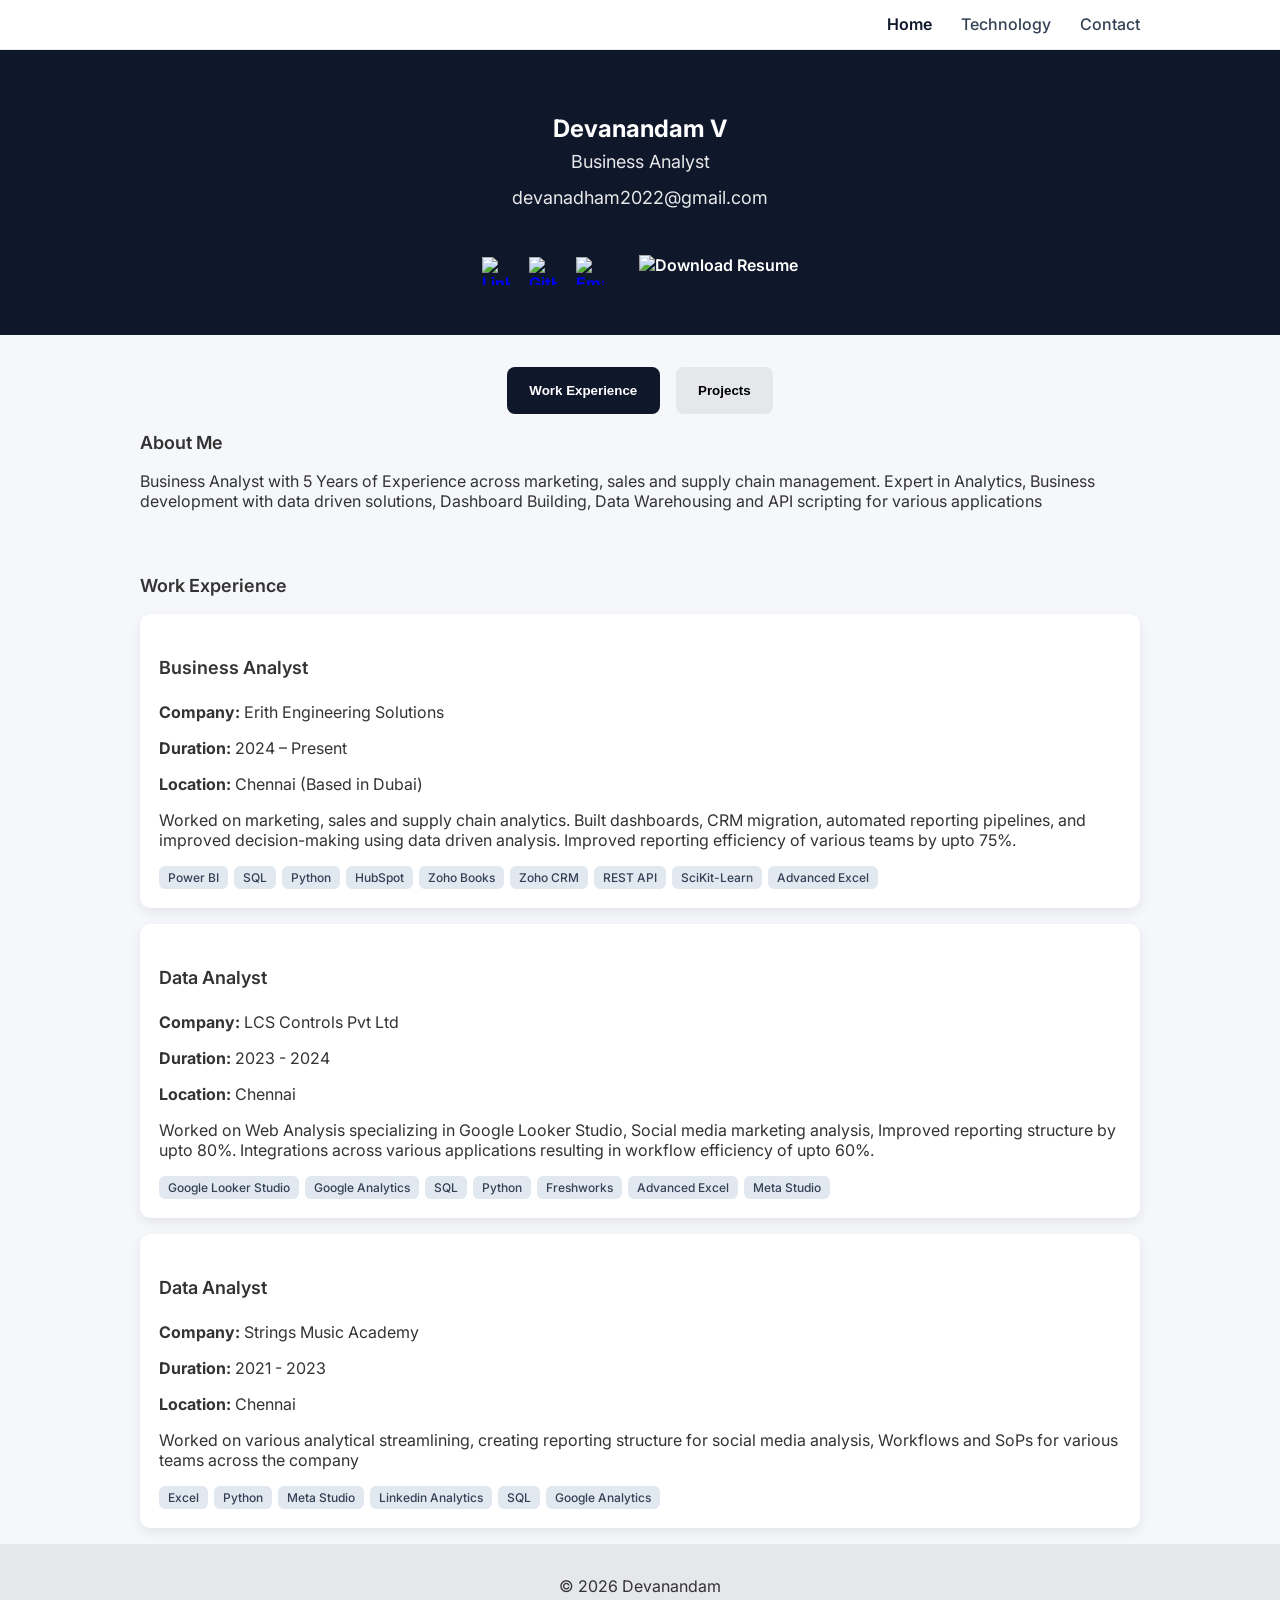
==== index.html @ 09438c60 "Add files via upload" ====
<!DOCTYPE html>
<html lang="en">
<head>
    <meta charset="UTF-8" />
    <meta name="viewport" content="width=device-width, initial-scale=1.0" />
    <title>Devanandam | Profile</title>
    <link rel="icon" type="image/svg+xml" href="favicon-B.svg">
    <link rel="stylesheet" href="style.css" />
    <link rel="preconnect" href="https://fonts.googleapis.com">
    <link rel="preconnect" href="https://fonts.gstatic.com" crossorigin>
    <link href="https://fonts.googleapis.com/css2?family=Inter:ital,opsz,wght@0,14..32,100..900;1,14..32,100..900&display=swap" rel="stylesheet">
</head>
<body>
<nav class="navbar">
    <div class="nav-container">
      <div class="logo"></div>
  
      <ul class="nav-links">
        <li><a href="index.html" class="active">Home</a></li>
        <li><a href="technology.html">Technology</a></li>
        <li><a href="Contacts.html">Contact</a></li>
      </ul>
    </div>
  </nav>

<script>
    function openTab(evt, tabName) {
      // hide all tabs
      document.querySelectorAll(".tab-content").forEach(tab => {
        tab.classList.remove("active");
      });
    
      // remove active from buttons
      document.querySelectorAll(".tab-btn").forEach(btn => {
        btn.classList.remove("active");
      });
    
      // show selected
      document.getElementById(tabName).classList.add("active");
      evt.currentTarget.classList.add("active");
    }
</script>


  <header>
    <h1>Devanandam V</h1>
    <h2>Business Analyst</h2>
    <h2>devanadham2022@gmail.com</h2>

    <div class="socials">
        <a href="https://www.linkedin.com/in/devanadham-v-a43195300/" target="_blank">
          <img src="Icons/linkedin-W.svg" alt="LinkedIn" />
        </a>
      
        <a href="https://github.com/Devanandham99" target="_blank">
          <img src="Icons/github-W.svg" alt="GitHub" />
        </a>
      
        <a href="Contacts.html">
          <img src="Icons/email-W.svg" alt="Email" />
        </a>
      
        <a href="Assets/devanandam-resume.pdf" target="_blank" rel="noopener noreferrer" class="resume-btn">
          <img src="Icons/resume-W.svg" alt="Download Resume" />
        </a>
      </div>

  </header>

  <div class="tabs container">
    <button class="tab-btn active" onclick="openTab(event, 'experience')">
      Work Experience
    </button>
    <button class="tab-btn" onclick="openTab(event, 'projects')">
      Projects
    </button>
  </div>

  <section class="about container">
    <h3>About Me</h3>
    <p>Business Analyst with 5 Years of Experience across marketing, sales and supply chain management. Expert in Analytics, Business development with data driven solutions, Dashboard Building, Data Warehousing and API scripting for various applications</p>
  </section>
  <section id="experience" class="tab-content container active">
    <h3>Work Experience</h3>
  
    <div class="card">
      <h4>Business Analyst</h4>
      <p><strong>Company:</strong> Erith Engineering Solutions</p>
      <p><strong>Duration:</strong> 2024 – Present</p>
      <p><strong>Location:</strong> Chennai (Based in Dubai)</p>
      <p>
        Worked on marketing, sales and supply chain analytics. Built dashboards, CRM migration, automated reporting pipelines, and improved decision-making using data driven analysis. Improved reporting efficiency of various teams by upto 75%. 
      </p>

      <!-- ✅ Skills used -->
      <div class="card-skills">
        <span class="skill-tag">Power BI</span>
        <span class="skill-tag">SQL</span>
        <span class="skill-tag">Python</span>
        <span class="skill-tag">HubSpot</span>
        <span class="skill-tag">Zoho Books</span>
        <span class="skill-tag">Zoho CRM</span>
        <span class="skill-tag">REST API</span>
        <span class="skill-tag">SciKit-Learn</span>
        <span class="skill-tag">Advanced Excel</span>
      </div>
    </div>
    <div class="card">
      <h4>Data Analyst</h4>
      <p><strong>Company:</strong> LCS Controls Pvt Ltd</p>
      <p><strong>Duration:</strong> 2023 - 2024</p>
      <p><strong>Location:</strong> Chennai</p>
      <p>
        Worked on Web Analysis specializing in Google Looker Studio, Social media marketing analysis, Improved reporting structure by upto 80%. Integrations across various applications resulting in workflow efficiency of upto 60%.
      </p>

      <!-- ✅ Skills used -->
      <div class="card-skills">
        <span class="skill-tag">Google Looker Studio</span>
        <span class="skill-tag">Google Analytics</span>
        <span class="skill-tag">SQL</span>
        <span class="skill-tag">Python</span>
        <span class="skill-tag">Freshworks</span>
        <span class="skill-tag">Advanced Excel</span>
        <span class="skill-tag">Meta Studio</span>
      </div>
    </div>

    <div class="card">
      <h4>Data Analyst</h4>
      <p><strong>Company:</strong> Strings Music Academy</p>
      <p><strong>Duration:</strong> 2021 - 2023</p>
      <p><strong>Location:</strong> Chennai</p>
      <p>
        Worked on various analytical streamlining, creating reporting structure for social media analysis, Workflows and SoPs for various teams across the company
      </p>

      <!-- ✅ Skills used -->
      <div class="card-skills">
        <span class="skill-tag">Excel</span>
        <span class="skill-tag">Python</span>
        <span class="skill-tag">Meta Studio</span>
        <span class="skill-tag">Linkedin Analytics</span>
        <span class="skill-tag">SQL</span>
        <span class="skill-tag">Google Analytics</span>
      </div>
    </div>

  </section>
  
  <!-- Projects Tab -->
  <section id="projects" class="tab-content container">
    <h3>Projects</h3>

    <div class="card">
      <h4>NLP Project On Book Reviews</h4>
      <p>Using Natural Language Processing to analyze reviews of books and identify trends and patterns.</p>
      <a href="https://github.com/Devanandham99/Portfolio-Projects/tree/22cbae666b708d479b3a723a235a0c40a0afc872/NLP%20Project%20On%20Book%20Reviews" target="_blank">View Project →</a>
      <div class="card-skills">
        <span class="skill-tag">Pandas</span>
        <span class="skill-tag">Numpy</span>
        <span class="skill-tag">Seaborn</span>
        <span class="skill-tag">Matplotlib</span>
        <span class="skill-tag">Text Processing</span>
        <span class="skill-tag">Text Blob</span>
        <span class="skill-tag">Sci-kit Learn</span>
        <span class="skill-tag">Word Cloud</span>
        <span class="skill-tag">NLTK</span>
      </div>       
    </div>

    <div class="card">
      <h4>Steam Games Analysis</h4>
      <p>Analysis of social media data to understand user engagement patterns and metrics for various products.</p>
      <a href="https://github.com/Devanandham99/Portfolio-Projects/tree/e1949dfdd8c539cf58ebae8cbb5620fc46101f01/Steam%20Games%20Data%20Analysis" target="_blank">View Project →</a>
      <div class="card-skills">
        <span class="skill-tag">Seaborn</span>
        <span class="skill-tag">Pandas</span>
        <span class="skill-tag">Numpy</span>
      </div>       
    </div>
  
    <div class="card">
      <h4>Car Sales Data Processing/Analysis</h4>
      <p>Data processing and analysis of car sales database using pandas</p>
      <a href="https://github.com/Devanandham99/Portfolio-Projects/tree/2d07270b5e9420db4c0938f591bab6245e6ea134/Car%20Sales%20Project" target="_blank">View Project →</a>
      <div class="card-skills">
        <span class="skill-tag">Pandas</span>
        <span class="skill-tag">Matplotlib</span>
      </div>  

    </div>
  
    <div class="card">
      <h4>Data Scraping</h4>
      <p>Data Scraping using Selenium to get data for warehousing.</p>
      <a href="https://github.com/Devanandham99/Portfolio-Projects/tree/2d07270b5e9420db4c0938f591bab6245e6ea134/Data%20Scraping" target="_blank">View Project →</a>
      <div class="card-skills">
        <span class="skill-tag">Selenium</span>
        <span class="skill-tag">Pandas</span>
        <span class="skill-tag">BeautifulSoup</span>
        <span class="skill-tag">requests</span>
      </div>       
    </div>

    <div class="card">
      <h4>Dashboard</h4>
      <p>Example Dashboards using opensource datasets.</p>
      <a href="https://github.com/Devanandham99/Portfolio-Projects/tree/70073669f018ca83e619e7d2b7d7c7980ea79258/Dashboards" target="_blank">View Project →</a>
      <div class="card-skills">
        <span class="skill-tag">Tableau</span>
        <span class="skill-tag">Power BI</span>
        <span class="skill-tag">Excel</span>
        <span class="skill-tag">Google Looker Studio</span>
        <span class="skill-tag">SQL</span>
        <span class="skill-tag">Google Sheets</span>
      </div>       
    </div>    

    <div class="card">
      <h4>CRM to Google Sheets Integration</h4>
      <p>Pulling data from Hubspot CRM to Google Sheets using REST API.</p>
      <a href="https://github.com/Devanandham99/Portfolio-Projects/tree/3ea5dff24ce69333540878bbf10d671288c5dcb7/Hubspot%20to%20Google%20Sheets%20REST%20API" target="_blank">View Project →</a>
      <div class="card-skills">
        <span class="skill-tag">REST API</span>
        <span class="skill-tag">Hubspot</span>
        <span class="skill-tag">Google Sheets</span>
        <span class="skill-tag">JS</span>
      </div>       
    </div>

    <div class="card">
      <h4>Social Media Analysis</h4>
      <p>Analysis of social media data to understand user engagement patterns and metrics for various products.</p>
      <a href="https://github.com/Devanandham99/Portfolio-Projects/tree/26cd659598d46aff903115a7fd73586966958144/Social%20Media%20Project" target="_blank">View Project →</a>
      <div class="card-skills">
        <span class="skill-tag">Meta Studio</span>
        <span class="skill-tag">Linkedin</span>
        <span class="skill-tag">Seaborn</span>
        <span class="skill-tag">Pandas</span>
        <span class="skill-tag">Matplotlib</span>
        <span class="skill-tag">Numpy</span>
      </div>       
    </div>

  </section>

  <footer>
    <p>© 2026 Devanandam</p>
  </footer>
</body>

</html>
---- style.css ----
body {
    font-family: "Inter", sans-serif;
    font-optical-sizing: auto;
    font-weight: 700;
    font-style: normal;
  margin: 0;
  -webkit-font-smoothing: antialiased;
  -moz-osx-font-smoothing: grayscale;
  background: #f5f7fa;
  color: #333;
  outline: 0px solid rgba(255, 0, 0, 0) !important;
}

h1 { font-weight: 700; font-size: x-large;}
h2 { font-weight: 400; font-size: large;}
h3 { font-weight: 600; font-size: Large;}
h4 { font-weight: 600; font-size: Large;}
p  { font-weight: 400; font-size: medium;}

header {
  background: #0f172a;
  color: white;
  text-align: center;

  padding: 3rem 1rem 2rem 1rem;   /* balanced vertical spacing */
  margin: 0;

  display: flex;
  flex-direction: column;
  align-items: center;
  justify-content: center;
}

header h1 {
  margin-bottom: 0.5rem;
}

header h2 {
  margin-top: 0;
  opacity: 0.9;
}

section {
  max-width: 1000px;
  margin: 3rem auto;      /* centers + vertical spacing */
  padding: 0 1rem;   /* clean reset */
  outline: 1px solid rgba(255, 0, 0, 0) !important;
}

footer {
  text-align: center;
  padding: 1rem;
  background: #e5e7eb;
}

/* Tabs */

.tabs {
  display: flex;
  justify-content: center;
  gap: 1rem;

  max-width: 1000px;
  margin-top: 2rem !important;
  margin: 0 auto 2rem auto;   /* ↑ more space from blue section */
  padding: 0 1.25rem;             /* slight horizontal comfort */
}
  
  .tab-btn {
    padding: 1rem 1.4rem;
    border: none;
    background: #e5e7eb;
    cursor: pointer;
    border-radius: 8px;
    font-weight: 600;
  }
  
  .tab-btn.active {
    background: #0f172a;
    color: white;
  }
  
  /* Tab content */
  .tab-content {
    display: none;
    padding: 1.5rem;
  }
  
  .tab-content.active {
    display: block;
  }
  
  
  /* Cards */
  .card {
    background: white;
    padding: 1.2rem;
    margin-bottom: 1rem;
    border-radius: 10px;
    box-shadow: 0 4px 12px rgba(0,0,0,0.08);
  }

  /* Skills inside cards */

.card-skills {
  display: flex;
  flex-wrap: wrap;
  gap: 0.4rem;
  margin-top: 1rem;
}

.skill-tag {
  background: #e2e8f0;
  color: #334155;
  font-size: 0.75rem;
  font-weight: 500;
  padding: 0.25rem 0.55rem;
  border-radius: 6px;
  white-space: nowrap;
}

  .socials {
    display: flex;
    justify-content: center;
    align-items: center;
    gap: 1.2rem;
  
    max-width: 1000px;   /* keeps it aligned with rest of page */
    margin: 2rem auto 1rem auto;
    padding-top: 0 1rem;  /* THIS centers the whole section */
    /*padding: 0 1rem;     optional mobile padding */
  }
  
  .socials a {
    display: inline-flex;
    align-items: center;
    justify-content: center;
    height: 32px;
  }
  .socials img {
    width: 28px;
    height: 28px;
    display: block;
    cursor: pointer;
    transition: transform 0.2s ease, opacity 0.2s ease;
  }
  
  .socials img:hover {
    transform: translateY(-2px);
    opacity: 0.8;
  }
  
  .container {
    max-width: 1000px;
    margin: auto;
    padding: 0 1rem;
  }

  /* Resume button */
  .resume-btn {
    height: 28px;
    width: auto;
    display: block;
    align-items: center;
    justify-content: center;
    margin-left: 1rem;
    background: #0f172a;
    color: white;
    padding: 0;
    text-decoration: none;
    border-radius: 6px;
    font-weight: 600;
    transition: transform 0.2s ease, opacity 0.2s ease;
  }

  .resume-btn img {
  height: 100%;      /* fill container height */
  width: auto;       /* keep aspect ratio */
  display: block;
  object-fit: contain;
  transition: transform 0.2s ease, opacity 0.2s ease;
  }
  
  .resume-btn:hover {
    transform: translateY(-2px);
    opacity: 0.8;
  }


  .navbar {
    position: sticky;
    top: 0;
    width: 100%;
    background: white;
    border-bottom: 1px solid #e5e7eb;
    z-index: 1000;
  }
  
  .nav-container {
    max-width: 1000px;
    margin: auto;
    padding: 0.9rem 1rem;
  
    display: flex;
    justify-content: space-between;
    align-items: center;
  }
  
  .logo {
    font-weight: 700;
    font-size: 1.1rem;
    color: #0f172a;
  }
  
  .nav-links {
    list-style: none;
    display: flex;
    gap: 1.8rem;
    margin: 0;
    padding: 0;
  }
  
  .nav-links a {
    text-decoration: none;
    color: #334155;
    font-weight: 500;
    transition: color 0.2s ease;
  }
  
  .nav-links a:hover {
    color: #0f172a;
  }
  
  .nav-links a.active {
    color: #0f172a;
    font-weight: 600;
  }

  section + section {
  margin-top: 4rem !important;
}

/* Contact form */

#contact-form {
  display: flex;
  flex-direction: column;
  gap: 0.75rem;
}

#contact-form input,
#contact-form textarea {
  padding: 0.6rem 0.7rem;
  border-radius: 6px;
  border: 1px solid #cbd5e1;
  font-family: inherit;
  font-size: 0.9rem;
}

/* Contact Info Section */
.contact-info {
  display: flex;
  flex-direction: column;
  gap: 1.2rem;
}

.contact-info-item {
  display: flex;
  align-items: center;
  gap: 1rem;
}

.contact-info-item i {
  font-size: 1.2rem;
  width: 2.2rem;
  height: 2.2rem;
  display: flex;
  align-items: center;
  justify-content: center;
  border-radius: 50%;
  background-color: rgba(255, 255, 255, 0.1); /* adjust to your theme */
  flex-shrink: 0;
}

.contact-info-label {
  display: block;
  font-size: 0.75rem;
  opacity: 0.6;
  margin-bottom: 0.15rem;
  text-transform: uppercase;
  letter-spacing: 0.05em;
}

.contact-info-item a {
  font-size: 0.95rem;
  text-decoration: none;
  color: inherit;
}

.contact-info-item a:hover {
  text-decoration: underline;
}

.send-btn {
  margin-top: 0.5rem;
  padding: 0.6rem;
  border: none;
  border-radius: 6px;
  background: #0f172a;
  color: white;
  font-weight: 600;
  cursor: pointer;
  transition: transform 0.15s ease, opacity 0.15s ease;
}

.send-btn:hover {
  transform: translateY(-1px);
  opacity: 0.9;
}

.tech-section {
  padding: 20px 20px;
  text-align: center;
  margin-top: 0;
}

.tech-section h1 {
  font-size: 2.2rem;
  margin-top: 0;           /* remove default browser margin */
  margin-bottom: 20px;
}

/* GRID → FORCE 2 COLUMNS */
.tech-grid {
  display: grid;
  grid-template-columns: repeat(2, 1fr); /* 🔥 2 columns */
  gap: 28px;
  max-width: 900px;
  margin: auto;
}

/* BIG CARDS */
.tech-card {
  background: #ffffff;
  padding: 30px 26px;
  border-radius: 16px;

  text-align: left;

  box-shadow: 0 8px 24px rgba(0,0,0,0.08);

  transition: transform 0.25s ease, box-shadow 0.25s ease;
}

/* ICON */
.tech-card i {
  font-size: 32px;
  margin-bottom: 12px;
  color: #0f172a;
}

/* TITLE */
.tech-card h3 {
  margin: 0 0 10px 0;
  font-size: 1.2rem;
}

/* DESCRIPTION */
.tech-card p {
  font-size: 0.9rem;
  color: #475569;
  line-height: 1.5;
}

/* HOVER */
.tech-card:hover {
  transform: translateY(-6px);
  box-shadow: 0 20px 40px rgba(0,0,0,0.12);
}

.tech-card.moving {
  transition: transform 0.55s cubic-bezier(0.22, 1, 0.36, 1);
}

.tech-card.springing.moving {
  transition: none !important;
}

.tech-card.springing {
  transition: none !important;
}

/* HOVER */
.tech-card:hover {
  transform: translateY(-6px) scale(1.02);
}

/* ✅ EXPANDED (matches new JS) */
.tech-card.active {
  grid-column: span 2;
  grid-row: span 2;

  transform: scale(1.04);
  box-shadow: 0 30px 80px rgba(0,0,0,0.35);
  padding: 32px;

  transition:
    transform 0.45s cubic-bezier(.22,1,.36,1),
    box-shadow 0.45s cubic-bezier(.22,1,.36,1),
    padding 0.35s ease;
}

/* DETAILS HIDDEN */
.tech-details {
  max-height: 0;
  opacity: 0;
  overflow: hidden;
  margin-top: 0;

  transition:
    max-height 0.45s cubic-bezier(.22,1,.36,1),
    opacity 0.25s ease,
    margin-top 0.25s ease;
}

/* DETAILS SHOW */
.tech-card.active .tech-details {
  max-height: 600px;
  opacity: 1;
  transform: translateY(0);
  margin-top: 16px;
}

/* ✅ BLUR BACKGROUND (matches new JS) */
.tech-grid.has-active .tech-card:not(.active) {
  opacity: 0.45;
  filter: blur(2px);
  transform: scale(0.96);

  transition:
    opacity 0.30s ease,
    filter 0.30s ease,
    transform 0.35s ease;
}
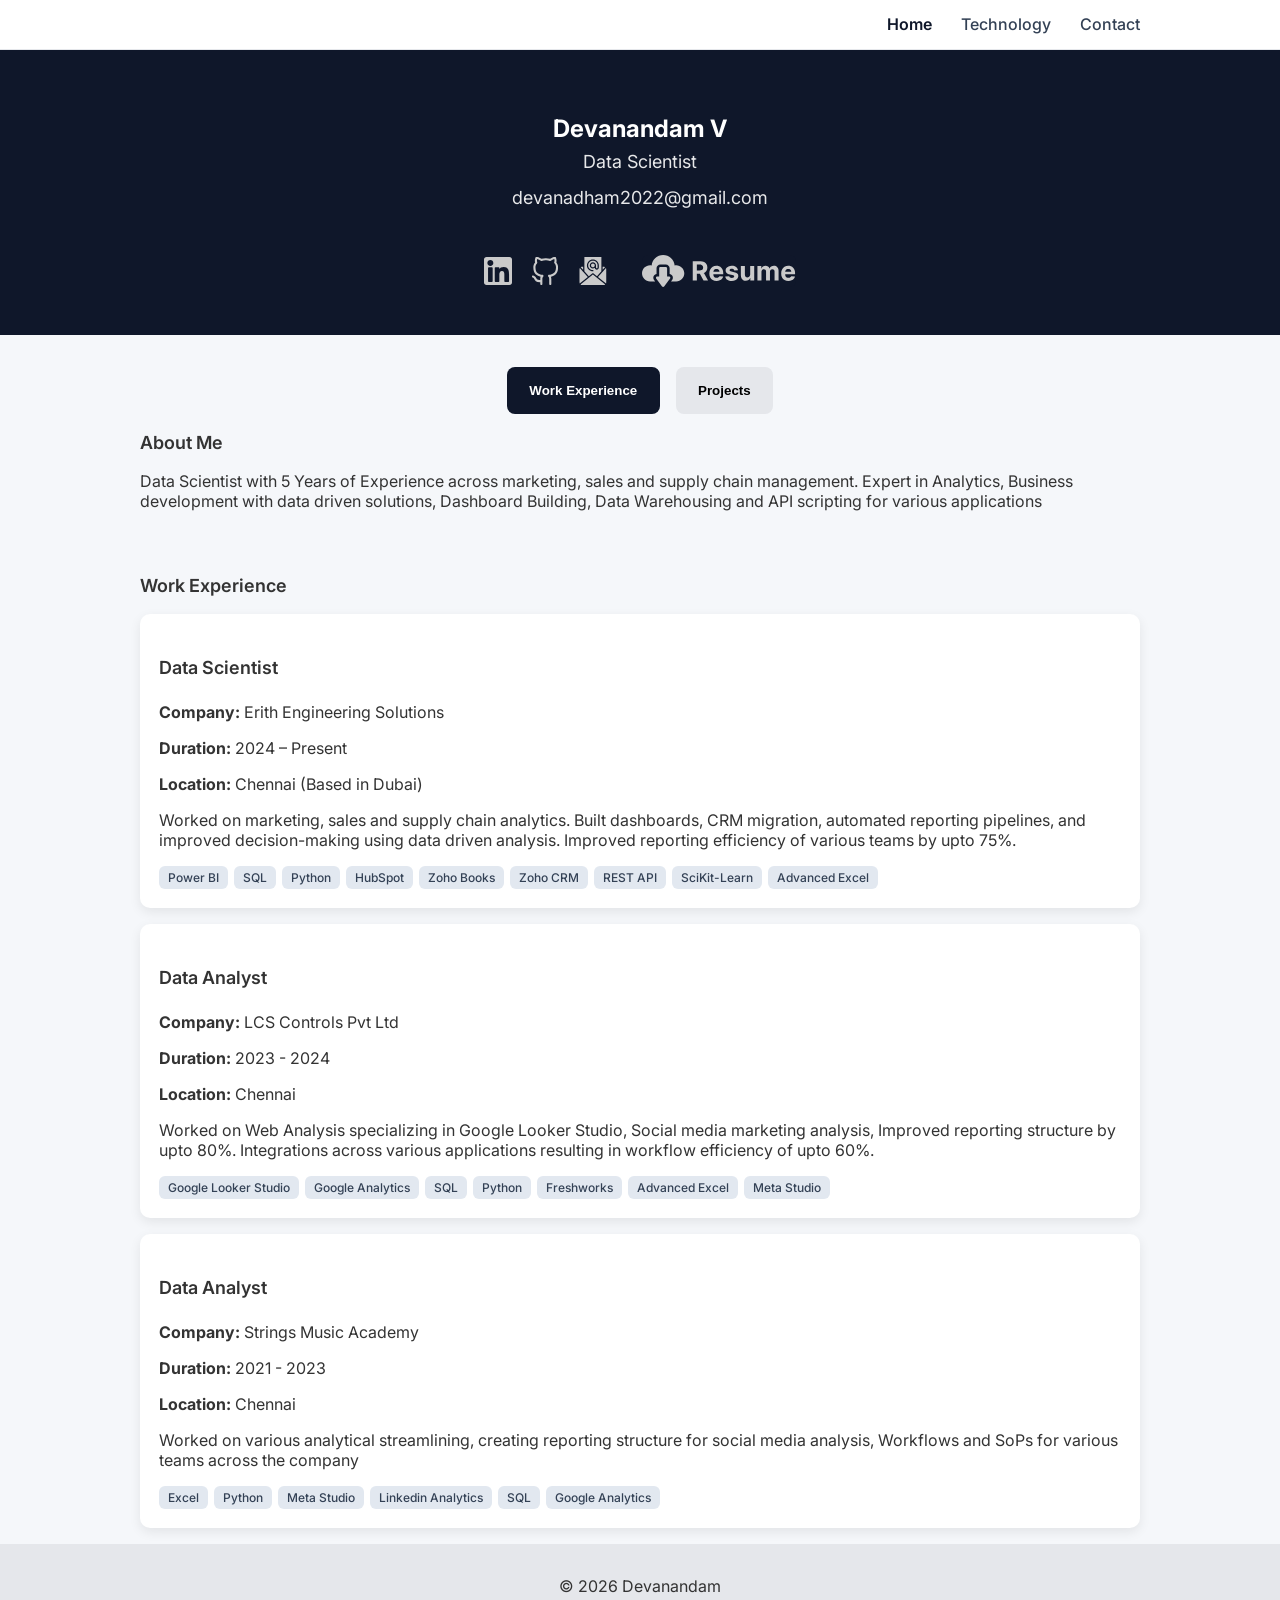
==== commit 7affcc9a: "ee" ====
--- a/index.html
+++ b/index.html
@@ -44,7 +44,7 @@
 
   <header>
     <h1>Devanandam V</h1>
-    <h2>Business Analyst</h2>
+    <h2>Data Scientist</h2>
     <h2>devanadham2022@gmail.com</h2>
 
     <div class="socials">
@@ -78,13 +78,13 @@
 
   <section class="about container">
     <h3>About Me</h3>
-    <p>Business Analyst with 5 Years of Experience across marketing, sales and supply chain management. Expert in Analytics, Business development with data driven solutions, Dashboard Building, Data Warehousing and API scripting for various applications</p>
+    <p>Data Scientist with 5 Years of Experience across marketing, sales and supply chain management. Expert in Analytics, Business development with data driven solutions, Dashboard Building, Data Warehousing and API scripting for various applications</p>
   </section>
   <section id="experience" class="tab-content container active">
     <h3>Work Experience</h3>
   
     <div class="card">
-      <h4>Business Analyst</h4>
+      <h4>Data Scientist</h4>
       <p><strong>Company:</strong> Erith Engineering Solutions</p>
       <p><strong>Duration:</strong> 2024 – Present</p>
       <p><strong>Location:</strong> Chennai (Based in Dubai)</p>
